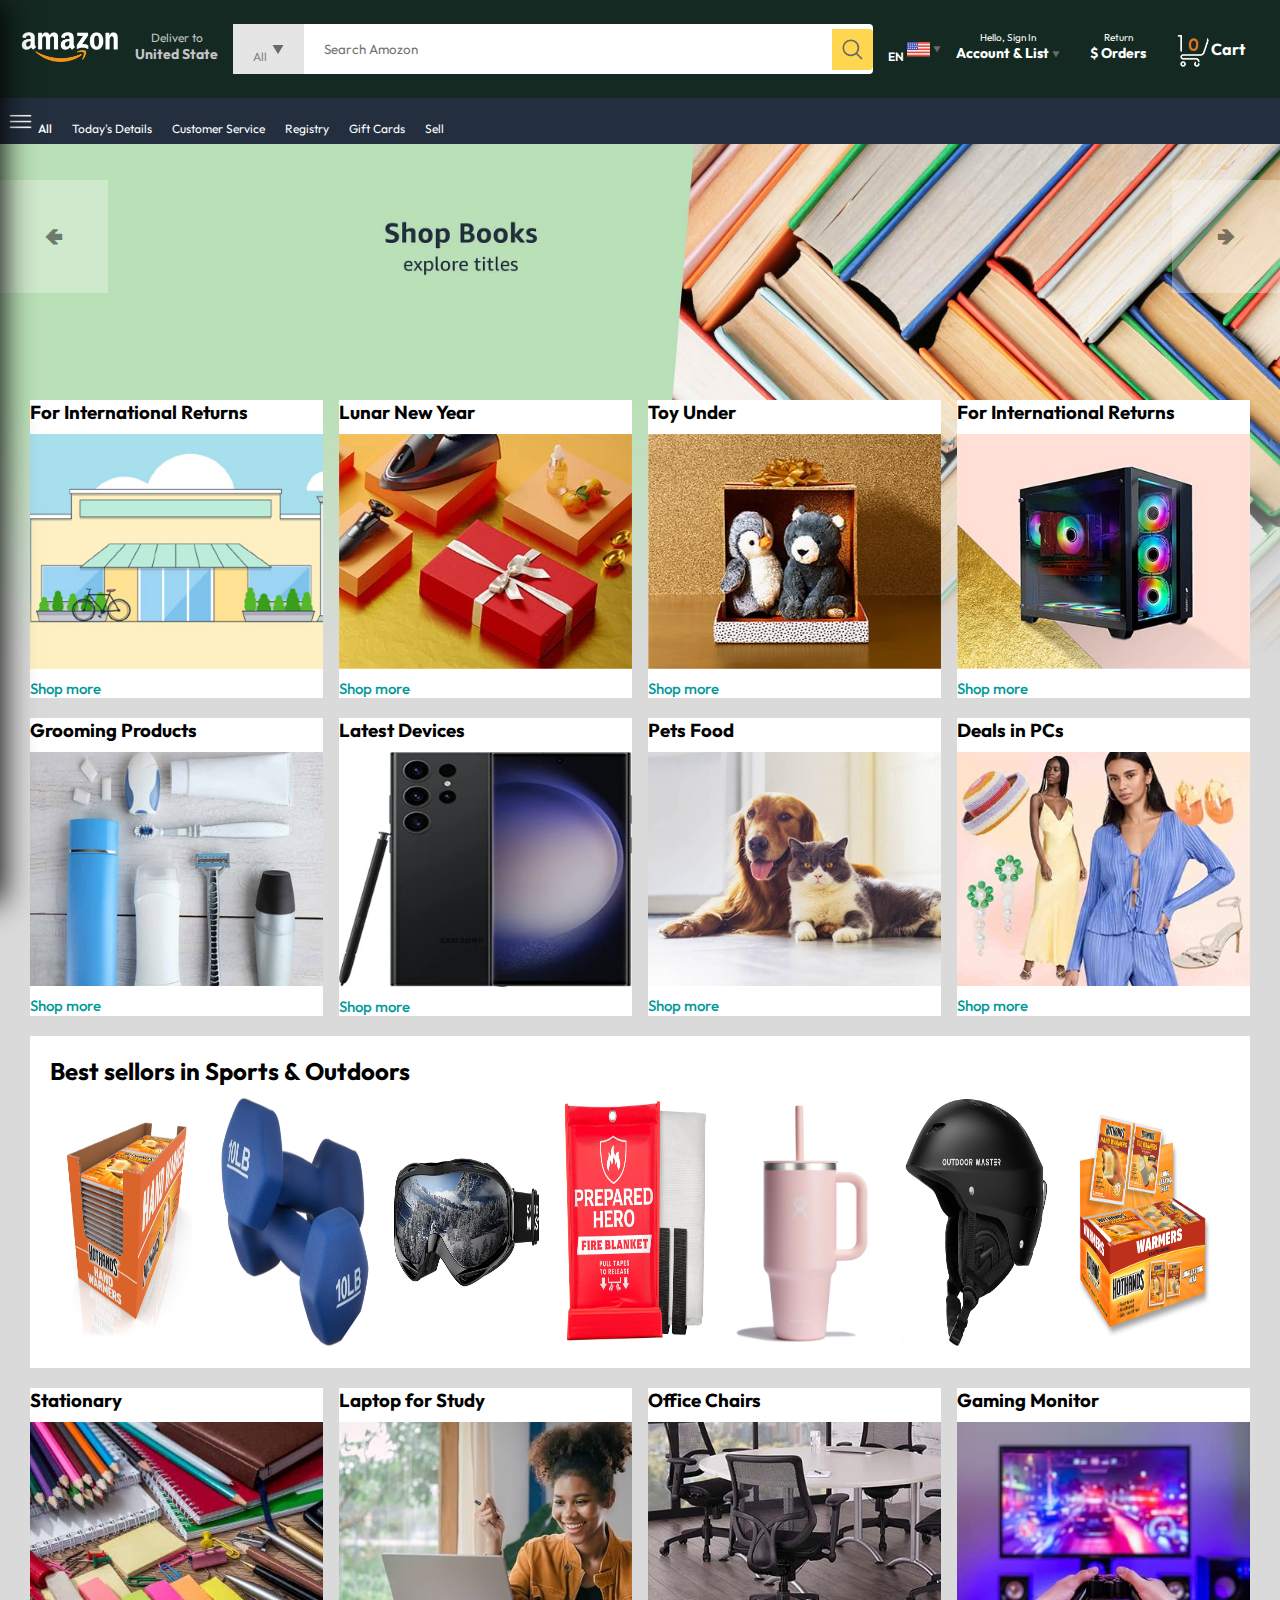
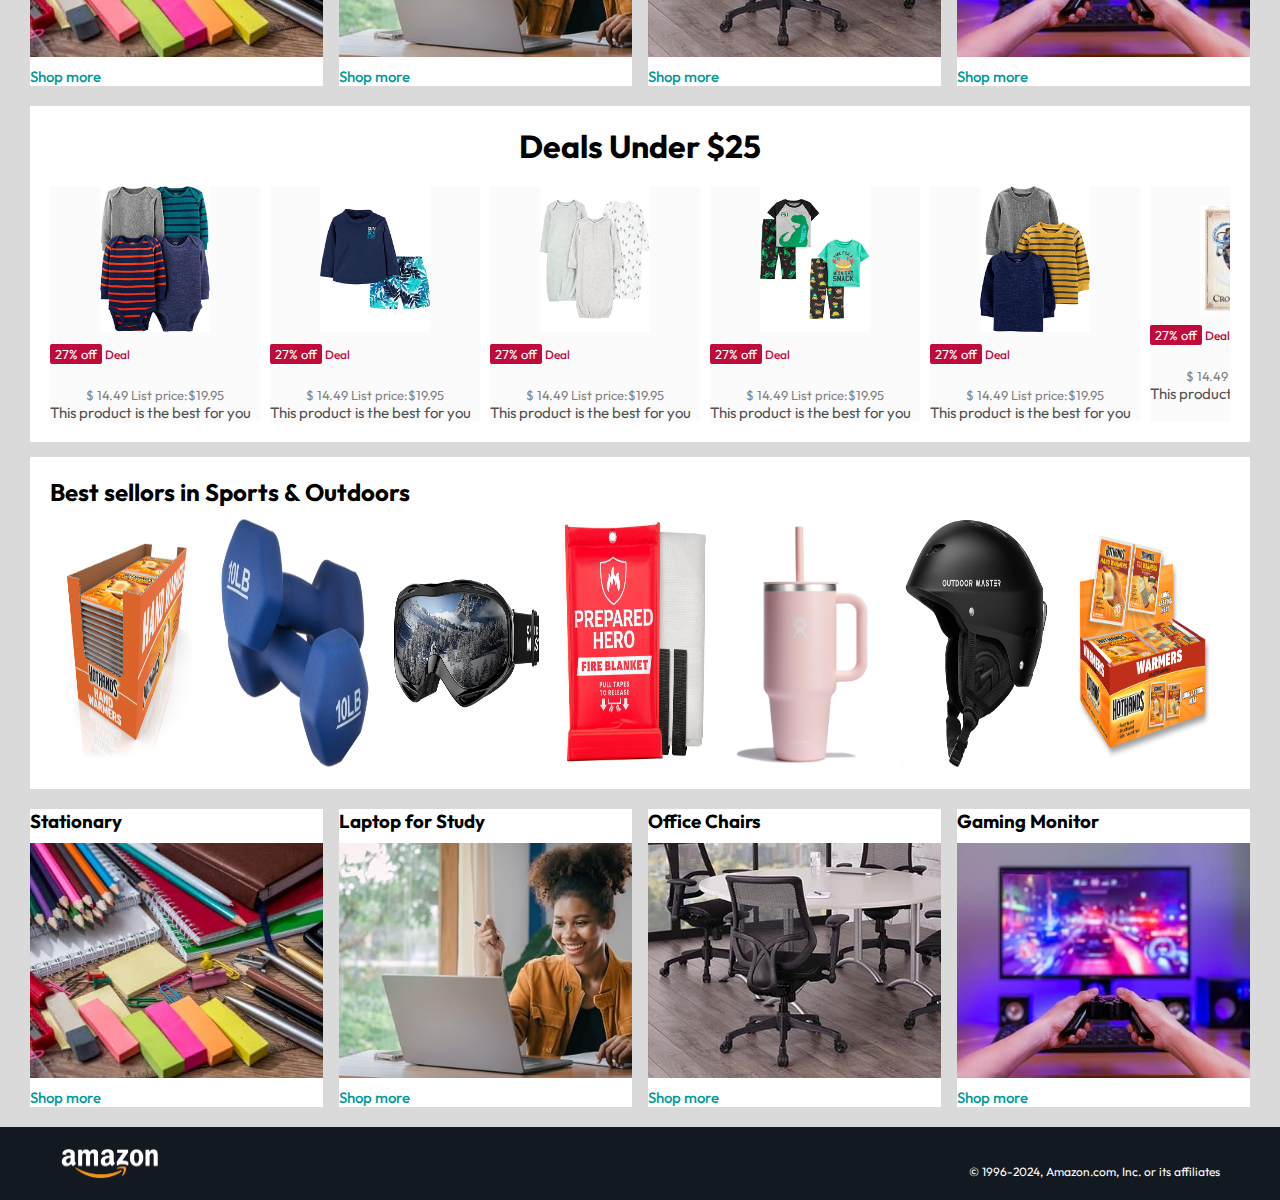
==== index.html @ a52f2ad0 "Initial commit" ====
<!DOCTYPE html>
<html lang="en">
  <head>
    <meta charset="UTF-8" />
    <meta name="viewport" content="width=device-width, initial-scale=1.0" />
    <title>Amazon</title>
    <link rel="stylesheet" href="style.css" />
  </head>

  <body>

    <!-- Account list and order -->
    <div class="traingle " id="trainglem"></div>
    <div class="hdn-sign "  id="hdn-signm">

      <div class="signin">
        <a href="sign_in.html"><input type="button" name="submit" value="Sign in" src="sign_in.html"></a>
        <p>New customer? <a href="sign_up.html">Start here.</a></p>
        <hr>
      </div>
      
      <div class="hdn-table"> 
        <div>
          <h3>Your List</h3>
          <ul>
              <li>Create List</li>
              <li>Find a list & Registry</li>
              <li>Amazon Smile Charity Lists</li>
          </ul>
        </div> 
        <div class="line"></div>
          <div class="hdn-line">
               <h3>Your Account</h3>
               <ul>
                   <li>Aaccount</li>
                   <li>Orders</li>
                   <li>Recommendations</li>
                   <li>Browsing History</li>
                   <li>Watch List</li>
                   <li>Vedio Purchases</li>
                   <li>Kindle Unlimited</li>
                   <li>Content & Devices</li>
                   <li>Subscribe & Save Items</li>
                   <li>Menbership</li>
                   <li>Music Library</li>
               </ul>
          </div>
        </div>
      </div>
    </div>

    <!-- Side bar to the secondary navidgation bar -->
    
          <div class="sidebar" id="sideid">
            
            <div class="hdn-head">
            <h2>Hello, Sign in</h2>
            </div>
            <div class="hdn-content">
            <h3>Digital Content $ Devices</h3>
            <ul>
                <div class="listitem">
                <li>Amazon Music</li>
                <i class="fa-solid fa-greater-than"></i>
                </div>
                <div class="listitem">
                <li>Kindle E-readers & Books</li>
                <i class="fa-solid fa-greater-than"></i>
                </div>
                <div class="listitem">
                <li>Amazon Appstore</li>
                <i class="fa-solid fa-greater-than"></i>
                </div>
                <hr style="color: rgb(73, 70, 70)" />
            </ul>
            </div>

            <div class="hdn-content">
            <h3>Shop by Department</h3>
            <ul>
                <div class="listitem">
                <li>Electronics</li>
                <i class="fa-solid fa-greater-than"></i>
                </div>
                <div class="listitem">
                <li>Computers</li>
                <i class="fa-solid fa-greater-than"></i>
                </div>
                <div class="listitem">
                <li>Smart Home</li>
                <i class="fa-solid fa-greater-than"></i>
                </div>
                <div class="listitem">
                <li>Arts & Crafs</li>
                <i class="fa-solid fa-greater-than"></i>
                </div>
                <div class="listitem">
                <li>See all</li>
                <i class="fa-solid fa-chevron-down"></i>
                </div>
                <hr style="color: rgb(73, 70, 70)" />

            <div id="see_all_list"></div>
                <div class="listitem">
                <li>Automotive</li> 
                <i class="fa-solid fa-greater-than"></i>
                </div>
                <div class="listitem">
                <li>Baby</li>
                <i class="fa-solid fa-greater-than"></i>
                </div>
                <div class="listitem">
                <li>Beauty and Personal Care</li>
                <i class="fa-solid fa-greater-than"></i>
                </div>
                <div class="listitem">
                <li>Women's Fashion</li>
                <i class="fa-solid fa-greater-than"></i>
                </div>
                <div class="listitem">
                <li>Men's Fation</li>
                <i class="fa-solid fa-greater-than"></i>
                </div>
                <div class="listitem">
                <li>Girl's Fasion</li>
                <i class="fa-solid fa-greater-than"></i>
                </div>
                <div class="listitem">
                <li>Boy's Fashon</li>
                <i class="fa-solid fa-greater-than"></i>
                </div>
                <div class="listitem">
                <li>Health and Household</li>
                <i class="fa-solid fa-greater-than"></i>
                </div>
                <div class="listitem">
                <li>Home and Kitchen</li>
                <i class="fa-solid fa-greater-than"></i>
                </div>
                <div class="listitem">
                <li>Industrial and Scintific</li>
                <i class="fa-solid fa-greater-than"></i>
                </div>
                <div class="listitem">
                <li>Luggage</li>
                <i class="fa-solid fa-greater-than"></i>
                </div>
                <div class="listitem">
                <li>Movies & Television</li>
                <i class="fa-solid fa-greater-than"></i>
                </div>
                <div class="listitem">
                <li>Pet Supplies</li>
                <i class="fa-solid fa-greater-than"></i>
                </div>
                <div class="listitem">
                <li>Software</li>
                <i class="fa-solid fa-greater-than"></i>
                </div>
                <div class="listitem">
                <li>Sports and Outdoors</li>
                <i class="fa-solid fa-greater-than"></i>
                </div>
                <div class="listitem">
                <li>Tools & Home Improvement</li>
                <i class="fa-solid fa-greater-than"></i>
                </div>
                <div class="listitem">
                <li>Toys and games</li>
                <i class="fa-solid fa-greater-than"></i>
                </div>
                <div class="listitem">
                <li>Vedio Games</li>
                <i class="fa-solid fa-greater-than"></i>
                </div>
                <div class="listitem">
                <li>See less</li>
                <i class="fa-solid fa-chevron-up"></i>
                </div>
                <hr style="color: rgb(73, 70, 70)" />
            </ul>
            </div>

            <div class="hdn-content">
            <h3>Programs & Features</h3>
            <ul>
                <div class="listitem">
                <li>Gift Cards</li>
                <i class="fa-solid fa-greater-than"></i>
                </div>
                <div class="listitem">
                <li>Shop By Interest</li>
                <i class="fa-solid fa-greater-than"></i>
                </div>
                <div class="listitem">
                <li>Amazon Live</li>
                <i class="fa-solid fa-greater-than"></i>
                </div>
                <div class="listitem">
                <li>International Shopping</li>
                <i class="fa-solid fa-greater-than"></i>
                </div>
                <div class="listitem">
                <li>Amazon Second Chance</li>
                <i class="fa-solid fa-greater-than"></i>
                </div>
                <hr style="color: rgb(73, 70, 70)" />
            </ul>
            </div>
            <div class="hdn-content">
            <h3>Help & Settings</h3>
            <ul>
                <div class="listitem">
                <li>Your Account</li>
                </div>
                <div class="listitem">
                <li>English</li>
                </div>
                <div class="listitem">
                <li>United State</li>
                </div>
                <div class="listitem">
                <li>Coustomer Service</li>
                </div>
                <div class="listitem">
                <li><a>Sign in</a></li>
                </div>
                <hr style="color: rgb(73, 70, 70)" />
            </ul>
            </div>
            
          </div>   

          <div class="close-icon " id="xmark">
            <i class="fa-solid fa-xmark"  onclick="CloseSidebar()"></i>
          </div>
          <div id="black" class="on-scroll"></div>


    
    
    <!-- Navigation bar -->
    <nav>
      <a href="/"><img src="assets/amazon_logo.png" width="100" alt="" /></a>
      <div class="nav-country">
        <img src=".assets/location_icon.png" height="20" alt="" />
        <div>
          <p>Deliver to</p>
          <h1>United State</h1>
        </div>
      </div>

      <div class="nav-search"  >
        <div class="nav-search-catogary">
          <p>All</p>
          <img src="assets/dropdown_icon.png" height="12" alt="" />
        </div>
        <input
          type="text"
          class="nav-search-input"
          placeholder="Search Amozon"
        />
        <img src="assets/search_icon.png" class="nav-search-icon" alt="" />
      </div>

      <div class="nav-language">
        <p>EN</p>
        <img src="assets/us_flag.png" width="25px" alt="" />
        <img src="assets/dropdown_icon.png" width="8px" alt="" />
      </div>

      <div class="nav-text" id="sign_acc">
        <p>Hello, Sign In</p>
        <h1>
          Account & List
          <img src="assets/dropdown_icon.png" width="8px" alt="" />
        </h1>
      </div>
      <div class="nav-text">
        <p>Return</p>
        <h1>$ Orders</h1>
      </div>

      <a href="" class="nav-cart">
        <img src="assets/cart_icon.png" width="35px" alt="" />
        <h4>Cart</h4>
      </a>
    </nav>
    <!-- Second nav bar -->
    <div class="nav-bottom">
      <div class="all-item" onclick="Opensidebar() " >
        <img src="assets/menu_icon.png" width="25px" alt="" />
        <p>All</p>
      </div>
      <p>Today's Details</p>
      <p>Customer Service</p>
      <p>Registry</p>
      <p>Gift Cards</p>
      <p><a href="Sell.html">Sell</a></p>
    </div>

    <!-- Background img -->
    <div class="header-slider">
      <a href="#" class="control-prev">&#129144;</a>
      <a href="#" class="control-next">&#129146;</a>
      <ul>
        <img src="assets/header1.png" class="header-img" alt="" />
        <img src="assets/header2.jpg" class="header-img" alt="" />
        <img src="assets/header3.jpg" class="header-img" alt="" />
        <img src="assets/header4.jpg" class="header-img" alt="" />
        <img src="assets/header5.jpg" class="header-img" alt="" />
        <img src="assets/header6.jpg" class="header-img" alt="" />
      </ul>
    </div>
    
    <!-- First item box raw -->
    <div class="box-raw header-box">
      <div class="box-col">
        <h3>For International Returns</h3>
        <img src="assets/box1-1.png" alt="" />
        <a href="#">Shop more</a>
      </div>
      <div class="box-col">
        <h3>Lunar New Year</h3>
        <img src="assets/box1-2.jpg" alt="" />
        <a href="#">Shop more</a>
      </div>
      <div class="box-col">
        <h3>Toy Under</h3>
        <img src="assets/box1-3.jpg" alt="" />
        <a href="#">Shop more</a>
      </div>
      <div class="box-col">
        <h3>For International Returns</h3>
        <img src="assets/box1-4.jpg" alt="" />
        <a href="#">Shop more</a>
      </div>
    </div>
    <div class="box-raw">
      <div class="box-col">
        <h3>Grooming Products</h3>
        <img src="assets/box2-1.jpg" alt="" />
        <a href="#">Shop more</a>
      </div>
      <div class="box-col">
        <h3>Latest Devices</h3>
        <img src="assets/box2-2.jpg" alt="" />
        <a href="#">Shop more</a>
      </div>
      <div class="box-col">
        <h3>Pets Food</h3>
        <img src="assets/box2-3.jpg" alt="" />
        <a href="#">Shop more</a>
      </div>
      <div class="box-col">
        <h3>Deals in PCs</h3>
        <img src="assets/box2-4.jpg" alt="" />
        <a href="#">Shop more</a>
      </div>
    </div>
    <!-- Scroll item set -->
    <div class="product-slider">
      <h2>Best sellors in Sports & Outdoors</h2>
      <div class="products">
        <img src="assets/product1-1.jpg" alt="" />
        <img src="assets/product1-2.jpg" alt="" />
        <img src="assets/product1-3.jpg" alt="" />
        <img src="assets/product1-4.jpg" alt="" />
        <img src="assets/product1-5.jpg" alt="" />
        <img src="assets/product1-6.jpg" alt="" />
        <img src="assets/product1-7.jpg" alt="" />
        <img src="assets/product1-8.jpg" alt="" />
        <img src="assets/product1-9.jpg" alt="" />
        <img src="assets/product1-10.jpg" alt="" />
      </div>
    </div>
    <!-- Second item box raw -->
    <div class="box-raw">
      <div class="box-col">
        <h3>Stationary</h3>
        <img src="assets/box3-1.jpg" alt="" />
        <a href="#">Shop more</a>
      </div>
      <div class="box-col">
        <h3>Laptop for Study</h3>
        <img src="assets/box3-2.jpg" alt="" />
        <a href="#">Shop more</a>
      </div>
      <div class="box-col">
        <h3>Office Chairs</h3>
        <img src="assets/box3-3.jpg" alt="" />
        <a href="#">Shop more</a>
      </div>
      <div class="box-col">
        <h3>Gaming Monitor</h3>
        <img src="assets/box3-4.jpg" alt="" />
        <a href="#">Shop more</a>
      </div>
    </div>
    <!--  -->
    <div class="product-slider-with-price">
      <h1>Deals Under $25</h1>
      <div class="products">
        <div class="product-card">
          <div class="product-image-container">
            <img src="assets/product2-1.jpg" alt="" />
          </div>
          <div class="product-offer">
            <p>27% off</p>
            <span>Deal</span>
          </div>
          <p class="product-price">$ <span>14.49</span> List price:$19.95</p>
          <h4>This product is the best for you</h4>
        </div>
        <div class="product-card">
          <div class="product-image-container">
            <img src="assets/product2-2.jpg" alt="" />
          </div>
          <div class="product-offer">
            <p>27% off</p>
            <span>Deal</span>
          </div>
          <p class="product-price">$ <span>14.49</span> List price:$19.95</p>
          <h4>This product is the best for you</h4>
        </div>
        <div class="product-card">
          <div class="product-image-container">
            <img src="assets/product2-3.jpg" alt="" />
          </div>
          <div class="product-offer">
            <p>27% off</p>
            <span>Deal</span>
          </div>
          <p class="product-price">$ <span>14.49</span> List price:$19.95</p>
          <h4>This product is the best for you</h4>
        </div>
        <div class="product-card">
          <div class="product-image-container">
            <img src="assets/product2-4.jpg" alt="" />
          </div>
          <div class="product-offer">
            <p>27% off</p>
            <span>Deal</span>
          </div>
          <p class="product-price">$ <span>14.49</span> List price:$19.95</p>
          <h4>This product is the best for you</h4>
        </div>
        <div class="product-card">
          <div class="product-image-container">
            <img src="assets/product2-5.jpg" alt="" />
          </div>
          <div class="product-offer">
            <p>27% off</p>
            <span>Deal</span>
          </div>
          <p class="product-price">$ <span>14.49</span> List price:$19.95</p>
          <h4>This product is the best for you</h4>
        </div>
        <div class="product-card">
          <div class="product-image-container">
            <img src="assets/product2-6.jpg" alt="" />
          </div>
          <div class="product-offer">
            <p>27% off</p>
            <span>Deal</span>
          </div>
          <p class="product-price">$ <span>14.49</span> List price:$19.95</p>
          <h4>This product is the best for you</h4>
        </div>
        <div class="product-card">
          <div class="product-image-container">
            <img src="assets/product2-7.jpg" alt="" />
          </div>
          <div class="product-offer">
            <p>27% off</p>
            <span>Deal</span>
          </div>
          <p class="product-price">$ <span>14.49</span> List price:$19.95</p>
          <h4>This product is the best for you</h4>
        </div>
        <div class="product-card">
          <div class="product-image-container">
            <img src="assets/product2-8.jpg" alt="" />
          </div>
          <div class="product-offer">
            <p>27% off</p>
            <span>Deal</span>
          </div>
          <p class="product-price">$ <span>14.49</span> List price:$19.95</p>
          <h4>This product is the best for you</h4>
        </div>
        <div class="product-card">
          <div class="product-image-container">
            <img src="assets/product2-9.jpg" alt="" />
          </div>
          <div class="product-offer">
            <p>27% off</p>
            <span>Deal</span>
          </div>
          <p class="product-price">$ <span>14.49</span> List price:$19.95</p>
          <h4>This product is the best for you</h4>
        </div>
        <div class="product-card">
          <div class="product-image-container">
            <img src="assets/product2-10.jpg" alt="" />
          </div>
          <div class="product-offer">
            <p>27% off</p>
            <span>Deal</span>
          </div>
          <p class="product-price">$ <span>14.49</span> List price:$19.95</p>
          <h4>This product is the best for you</h4>
        </div>
        <div class="product-card">
          <div class="product-image-container">
            <img src="assets/product2-11.jpg" alt="" />
          </div>
          <div class="product-offer">
            <p>27% off</p>
            <span>Deal</span>
          </div>
          <p class="product-price">$ <span>14.49</span> List price:$19.95</p>
          <h4>This product is the best for you</h4>
        </div>
      </div>
    </div>

    <!-- Scroll item set 2-->
    <div class="product-slider">
      <h2>Best sellors in Sports & Outdoors</h2>
      <div class="products">
        <img src="assets/product1-1.jpg" alt="" />
        <img src="assets/product1-2.jpg" alt="" />
        <img src="assets/product1-3.jpg" alt="" />
        <img src="assets/product1-4.jpg" alt="" />
        <img src="assets/product1-5.jpg" alt="" />
        <img src="assets/product1-6.jpg" alt="" />
        <img src="assets/product1-7.jpg" alt="" />
        <img src="assets/product1-8.jpg" alt="" />
        <img src="assets/product1-9.jpg" alt="" />
        <img src="assets/product1-10.jpg" alt="" />
      </div>
    </div>

    <!-- Second item box raw -->
    <div class="box-raw">
      <div class="box-col">
        <h3>Stationary</h3>
        <img src="assets/box3-1.jpg" alt="" />
        <a href="#">Shop more</a>
      </div>
      <div class="box-col">
        <h3>Laptop for Study</h3>
        <img src="assets/box3-2.jpg" alt="" />
        <a href="#">Shop more</a>
      </div>
      <div class="box-col">
        <h3>Office Chairs</h3>
        <img src="assets/box3-3.jpg" alt="" />
        <a href="#">Shop more</a>
      </div>
      <div class="box-col">
        <h3>Gaming Monitor</h3>
        <img src="assets/box3-4.jpg" alt="" />
        <a href="#">Shop more</a>
      </div>
    </div>
    
    <footer>
      <img src="assets/amazon_logo.png" width="100" alt="" />
      <p>&copy; 1996-2024, Amazon.com, Inc. or its affiliates</p>
    </footer>


    <script src="script.js"></script>
    <script
      src="https://kit.fontawesome.com/eb9a09f072.js"
      crossorigin="anonymous"
    ></script>
  </body>
</html>
---- style.css ----
@import url('https://fonts.googleapis.com/css2?family=Outfit:wght@100..900&display=swap');

*{
    padding: 0;
    margin: 0;
    box-sizing: border-box;
    font-family:Outfit ;
}
body{
    background-color:#dadada ;
}
a{
    text-decoration: none;
    color: inherit;
}
nav{
    display: flex;
    align-items: center;
    justify-content: space-between;
    background:#132921 ;
    padding: 1px 20px;
}
.nav-country{
    display: flex;
    align-items: end;
    margin-left: 15px;
    font-size: 13px;
    color: #c4c4c4;
}
.nav-country h1{
    font-size: 14px;
}

.nav-search{
    flex:1;
    display: flex;
    align-items: center;
    background: white;
    color: gray;
    max-width: 1000px;
    border-radius: 4px;
    margin-left: 15px;
}
.nav-search-catogary{
    display: flex;
    align-items: center;
    padding: 10px 20px;
    gap: 5px;
    background: #e5e5e5;
}
.nav-search-input{
    border: none;
    outline: none;
    padding-left: 20px;
    width: 100%;
}
.nav-search-icon{
    max-width: 41px;
    padding: 8px;
    background: #ffd64f;
    border-radius: 0 4px 4px 0;
}
.nav-language{
    display: flex;
    align-items: center;
    gap: 2px;
    font-weight: 600;
    margin-left: 15px;
    color: white;
}
.nav-text{
    color: white;
    margin: 15px; 
}
.nav-text p{
    
    font-size: 10px;
}
.nav-text h1{
    font-size: 14px;
}
.nav-cart{
    color: white;
    display: flex;
    align-items: center;
    margin: 0px 15px;
}

.nav-bottom{
    display: flex;
    align-items: center;
    gap: 20px;
    padding: 8px;
    background: #232f3e;
    color: #fff;
    font-size: 15px;
}
.nav-bottom div{
    display: flex;
    align-items: center;
    gap: 5px;
    font-weight: 500;
}
.header-slider ul{
    display: flex;
    overflow-y: hidden;
}
.header-img{
    width: 100%;
    mask-image: linear-gradient(to bottom,#000000 50%, transparent 100%);
}
.header-slider a{
    position: absolute;
    top: 20%;
    z-index: 1;
    padding: 5vh;
    background: #ffffff4f;
    color: #0000007b;
    text-decoration: none;
    font-weight: 600;
    font-size: 18px;
    cursor: pointer;
}
.control-next{
    right: 0;
}
.box-raw{
    display: flex;
    flex-wrap: wrap;
    row-gap: 20px;
    justify-content: space-between;
    margin: 20px 30px;
}
.box-col{
    display: flex;
    flex-direction: column;
    gap: 10px;
    padding: 15px 2opx;
    background: #fff;
    max-width: 24%;
    min-height: 200px;
    z-index: 1;
}
.box-col a{
    font-size: 30px;
    color: #009999;
    font-weight: 500;
    font-size: 15px;
}
.header-box{
    margin-top: -20vw;
}

.product-slider{
    background: #fff;
    margin: 0 30px;
    padding: 20px;
    margin-bottom: 15px;
}

.product-slider .products{
    display: flex;
    overflow-x: auto ;
    gap: 20px;
    margin-top: 10px;
}
.product-slider .products img{
    max-width: 150px;
    max-height: 200;
}
.product-slider .products::-webkit-scrollbar{
    display: none;
}
/*  */
.product-slider-with-price{
    background: #fff;
    margin: 0 30px;
    padding: 20px;
    margin-bottom: 15px;  
}

.product-slider-with-price .products{
    display: flex;
    overflow-x: auto;
    gap: 10px;
    margin-top: 10px;
}
.product-slider-with-price .products::-webkit-scrollbar{
    display: none;
}
.product-card{
    display: flex;
    flex-direction: column;
    justify-content: center;
    min-width: 210px;
    background: #fbfbfb;
}

.product-card img{
    width: 110px;
    margin: 0 50px;    
}
.product-offer p{
    background: #be0b3b;
    color: #fff;
    display: inline-block;
    padding: 2px 5px;
    border-radius: 2px;
    margin: 8px 0;
    font-size: 13px;
}
.product-offer span{
    color: #be0b3b;
    font-weight: 500;
    font-size: 12px;
}
.product-price{
    color: gray;
    font-size: 13px;
}
.product-card h4{
    color: #525252;
    font-size: 15px;
    font-weight: 400;
}

footer{
    display: flex;
    justify-content: space-between;
    align-items: center;
    color: #fff;
    background: #131921;
    padding: 20px 60px;
}

/* side bar */
.sidebar{
    background-color: #fff;
    width: 360px;
    left:-360px;
    height: 100%;
    transition: all 0.5s;
    position: absolute;
    z-index: 100;
    overflow-y: scroll;
    box-shadow: 2px 2px 30px black;

}
.hdn-head{
    background-color: #232f3e;
    height: 40px;
    width: 100%;
    color: white;
    text-align: center;
}
.hdn-head h2{
    line-height: 40px;
}
.hdn-content h3{
    padding: 20px 25px;
    color: rgb(19, 18, 18);
}
.hdn-content ul div{
    display: flex;
    cursor: pointer;
    transition: all 0.2s;
    font-size: 14px;
    color: #1d1c1c;
    padding: 15px 25px;
    justify-content: space-between;
    font-weight: 600;
      
}
hr{
    color: #8a8484;
    border-width: 0.01px;
}
.listitem li{
    list-style-type: none;
}
.fa-chevron-down,.fa-chevron-up{
    padding-right: 70%;

}
#xmark{
    font-size: 40px;
    top: 10px;
    left: -390px;
    position: absolute; 
    color: #fff;  
    z-index: 99;
    transition: 0.4s;
    
}
.close-icon .active{
    display: block;
}

.hdn-content ul div:hover{
    background-color: rgba(0, 0, 0, 0.082);
}

#black{
    position: absolute;
    width: 0;
    height: 0;
    background-color: #000000a1;
    z-index: 98; 
}

/* Account list and order  */
.traingle{
    position: absolute;
    z-index: 101;
    right:215px;
    top: 42;
    background-color: transparent;
    width: 0px;
    height: 70px;   
    transition: all 2s;
    border: 10px solid blue;
    border-color: transparent transparent white transparent;
    display: none;

}

.hdn-sign{
    position: absolute;
    z-index: 101;
    transition: all 5s;
    width: 500px;
    height: 385px;
    top: 70px;
    right: 100px;
    background-color: white;
    border-radius: 5px;
    display: none;
}
.signin{
    text-align: center;
}
.signin input{
  background-color:orange; /* Amazon orange color */
  color: white;
  margin-top: 10px;
  padding: 6px 65px;
  border: none;
  border-radius: 5px;
  font-size: 16px;
  cursor: pointer;
  text-align: center;
}
.signin p{
    font-size: 12px;
}

.signin a:hover{color:rgb(255, 174, 0)}


.signin hr{
    width: 75%;
    margin-left: 60px;
}
.hdn-table{
    display: flex;
    justify-content: space-between;
    padding: 10px 0;
}
.hdn-table h3{
    font-size: 16 px;
    padding: 5px 0;
}

.hdn-table li{
    color: rgb(84,84,84);
    font-size: 12px;
    padding: 5px 0;
    cursor: pointer;
    list-style: none;
}

.hdn-table div{
    margin-left: 50px ;
}

.hdn-line{
    list-style: none;
    margin-right: 40px;
}
.line{
   width: 0.5px;
   color: black;
   background-color: rgb(190,190,190);
   height: 300px; 
}

/* Sign up  */
.form{
    background-color: white;
    text-align: center;
    height: 700px;
   
}
.container {
    width: 350px;
    margin: 5px auto;
    padding: 30px;
    border: 1px solid #ddd;
    border-radius: 5px;
    background-color: #fff;
  }
  
  h1 {
    text-align: center;
    margin-bottom: 20px;
  }
  
  label {
    display: block;
    margin-bottom: 5px;
    font-weight: bold;
  }
  
  .container input[type="text"],
  input[type="password"],
  input[type="email"], select {
    width: 100%;
    padding: 10px;
    border: 1px solid #ccc;
    border-radius: 3px;
    margin-bottom: 15px;
  }
  
  .btn {
    background-color: rgb(255, 208, 0); /* Amazon orange color */
    color: white;
    padding: 10px 30px;
    border: none;
    border-radius: 5px;
    font-size: 16px;
    cursor: pointer;
    text-align: center;
    margin-top: 10px;
    display: block;
    width: 100%;
  }
  
  .btn:hover {
    opacity: 0.8; /* Slight opacity change on hover */
  }
  
  p {
    text-align: center;
    margin-top: 15px;
    font-size: 12px;
  }
  
  .container  a {
    color: #0468aa; /* Amazon orange color for links */
    text-decoration: none;
  }

  /* Sign in css */
  .bottom{
    display: flex;
    text-align: center;
    justify-content: center;
  }
  .bottom hr{
    width: 100px;
    height: 0;
    margin-top: 23px;
  }
  .bottom p{
    margin-left: 5px;
    margin-right: 5px;
  }
  .accbtn{
    padding: 10px;
  }
  .accbtn input{
    width: 340px;
    height: 30px;
  }
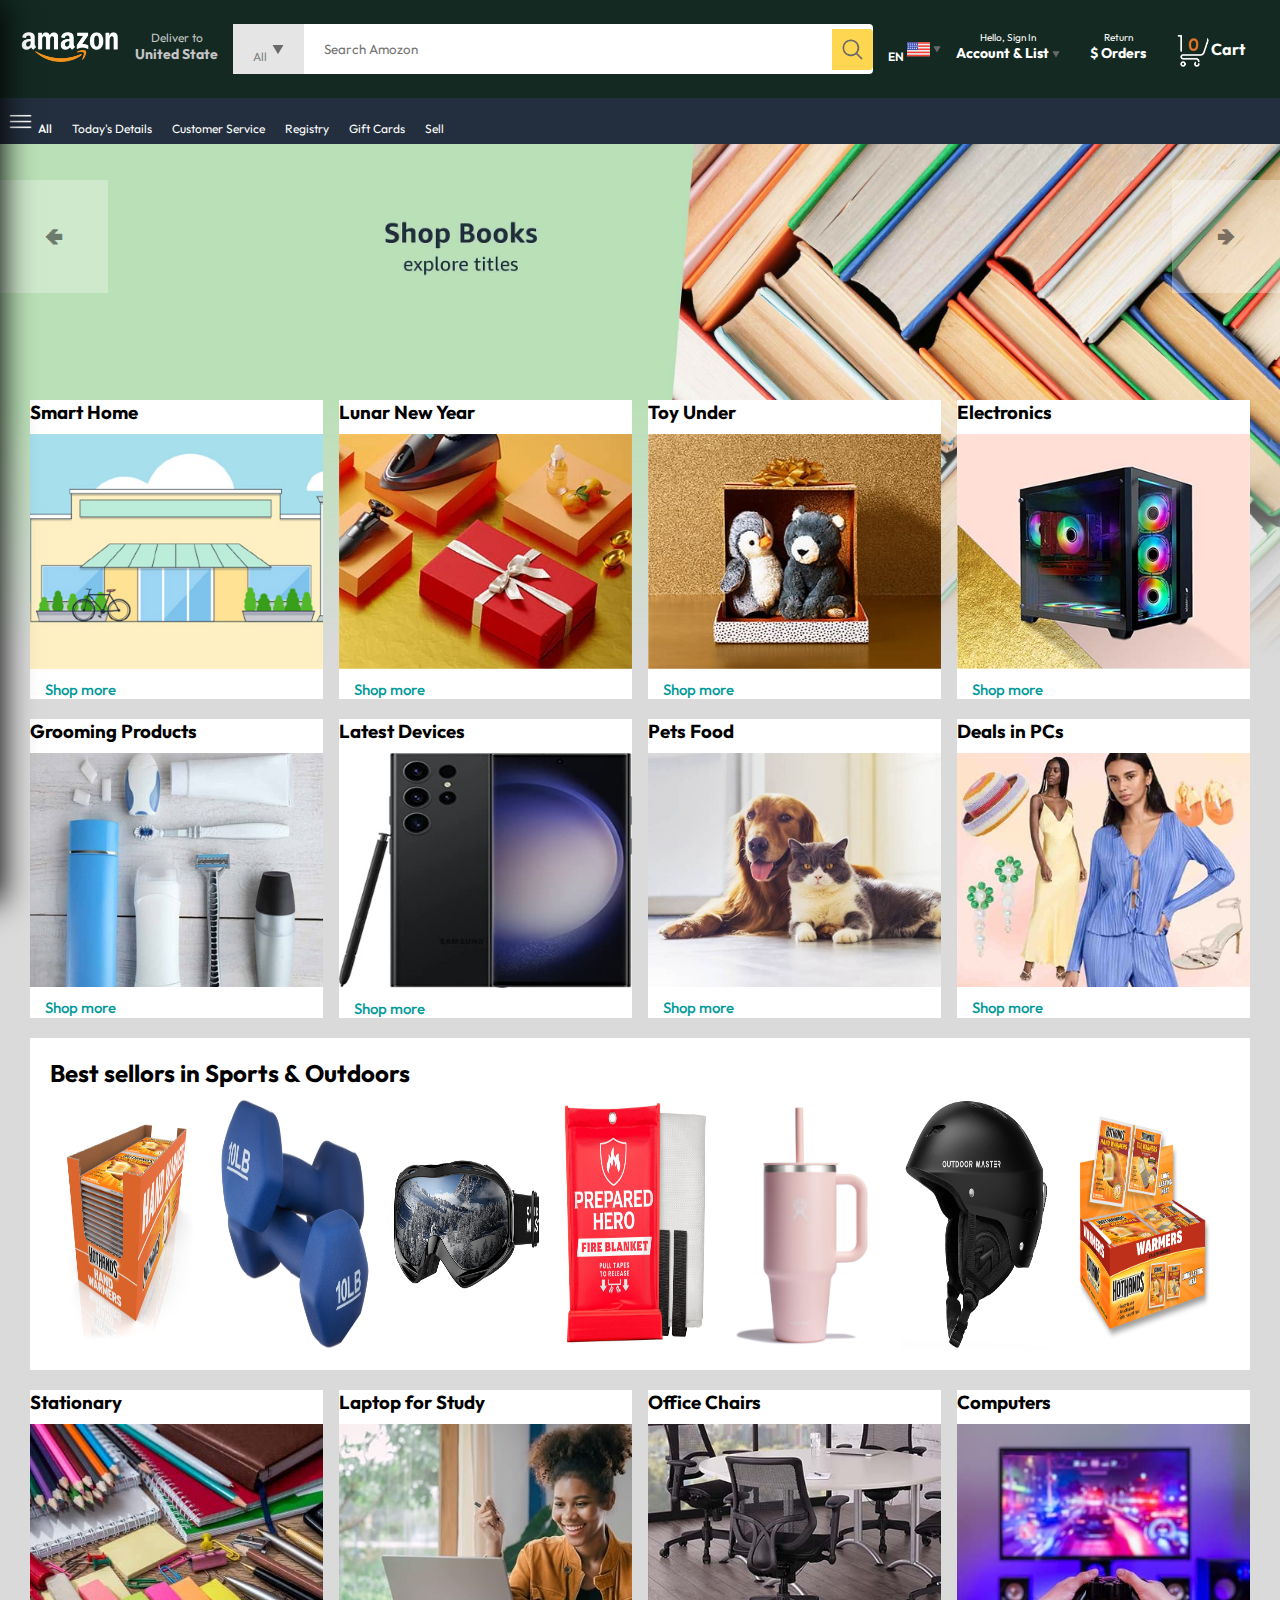
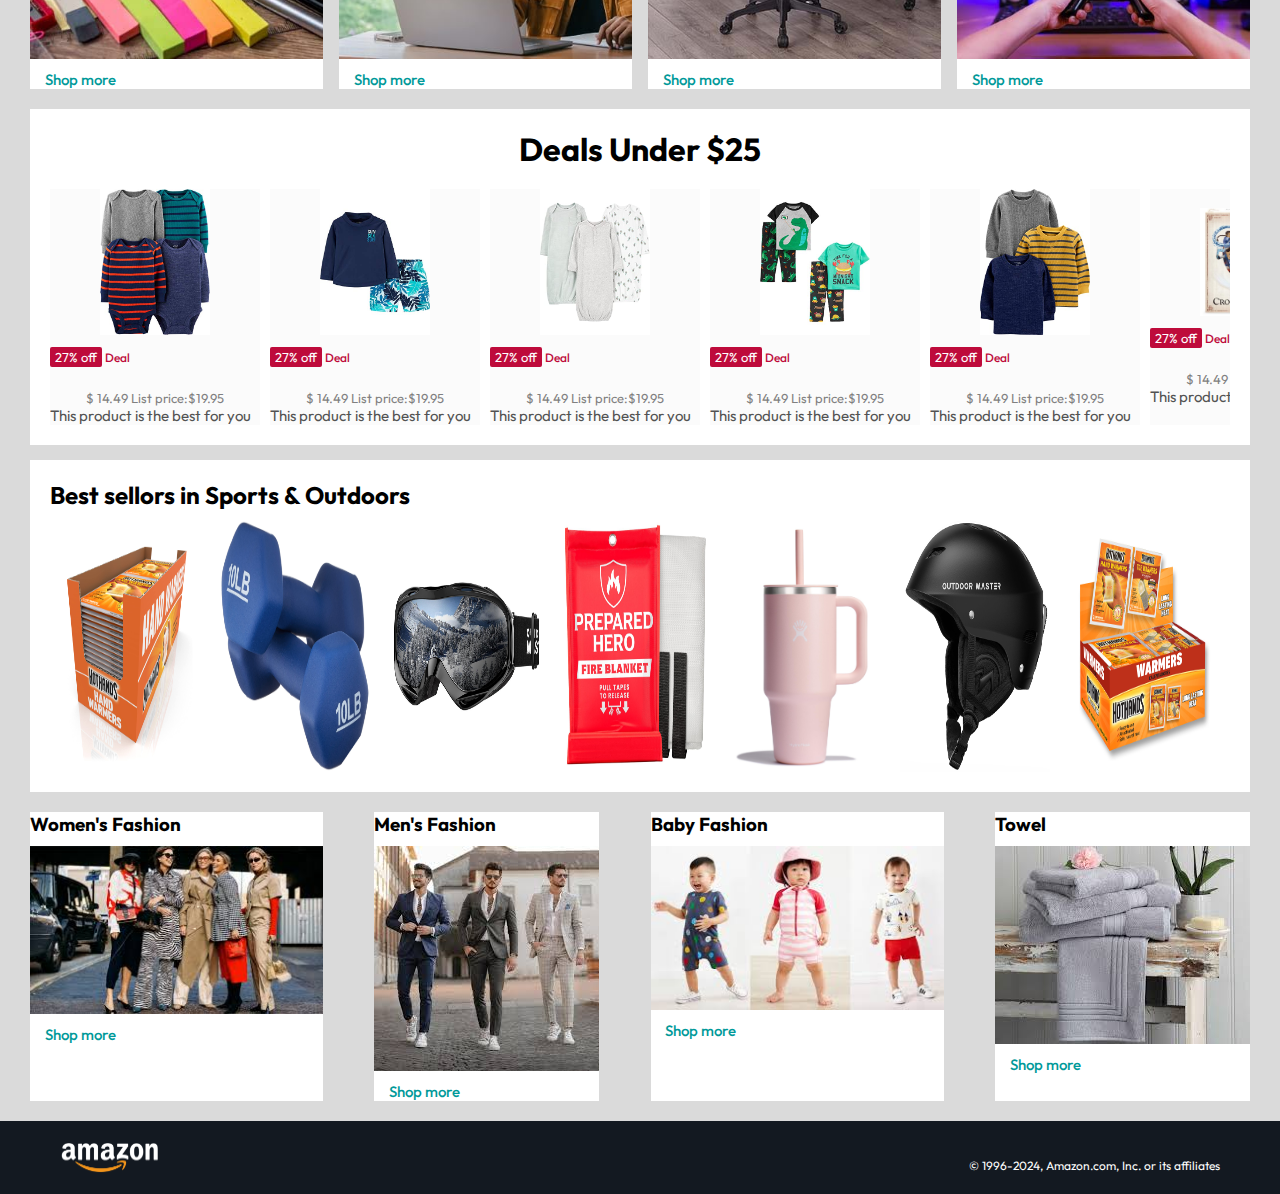
==== commit ebe19ec0: "Create back end for customer" ====
--- a/index.html
+++ b/index.html
@@ -57,173 +57,59 @@
             <h2>Hello, Sign in</h2>
             </div>
             <div class="hdn-content">
-            <h3>Digital Content $ Devices</h3>
+            <h3>Products</h3>
             <ul>
                 <div class="listitem">
-                <li>Amazon Music</li>
-                <i class="fa-solid fa-greater-than"></i>
-                </div>
-                <div class="listitem">
-                <li>Kindle E-readers & Books</li>
-                <i class="fa-solid fa-greater-than"></i>
-                </div>
-                <div class="listitem">
-                <li>Amazon Appstore</li>
-                <i class="fa-solid fa-greater-than"></i>
+                  <a href="Products/products.php?catagory=Electronics"><li>Electronics</li></a>
+                  <i class="fa-solid fa-greater-than"></i>
+                 </div>
+                <div class="listitem">
+                    <a href="Products/products.php?catagory=Computers"><li>Computers</li></a>
+                    <i class="fa-solid fa-greater-than"></i>
+                </div>
+                <div class="listitem">
+                  <a href="Products/products.php?catagory=Smart_Home"><li>Smart Home</li></a>
+                  <i class="fa-solid fa-greater-than"></i>
+                </div>
+                <div class="listitem">
+                  <a href="Products/products.php?catagory=Women_Fashion"><li>Women's Fashion</li></a>
+                  <i class="fa-solid fa-greater-than"></i>
+                </div>
+                <div class="listitem">
+                  <a href="Products/products.php?catagory=Men_Fation"><li>Men's Fation</li></a>
+                  <i class="fa-solid fa-greater-than"></i>
+                </div>
+                <div class="listitem">
+                  <a href="Products/products.php?catagory=Girl_Fasion"><li>Girl's Fasion</li></a>
+                  <i class="fa-solid fa-greater-than"></i>
+                </div>
+                <div class="listitem">
+                  <a href="Products/products.php?catagory=Boy_Fashon"><li>Boy's Fashon</li></a>
+                  <i class="fa-solid fa-greater-than"></i>
+                </div>
+                <div class="listitem">
+                  <a href="Products/products.php?catagory=Baby"><li>Baby</li></a>
+                  <i class="fa-solid fa-greater-than"></i>
+                </div>
+                <div class="listitem">
+                  <a href="Products/products.php?catagory=Toys"><li>Toys</li></a>
+                  <i class="fa-solid fa-greater-than"></i>
                 </div>
                 <hr style="color: rgb(73, 70, 70)" />
             </ul>
             </div>
 
             <div class="hdn-content">
-            <h3>Shop by Department</h3>
-            <ul>
-                <div class="listitem">
-                <li>Electronics</li>
-                <i class="fa-solid fa-greater-than"></i>
-                </div>
-                <div class="listitem">
-                <li>Computers</li>
-                <i class="fa-solid fa-greater-than"></i>
-                </div>
-                <div class="listitem">
-                <li>Smart Home</li>
-                <i class="fa-solid fa-greater-than"></i>
-                </div>
-                <div class="listitem">
-                <li>Arts & Crafs</li>
-                <i class="fa-solid fa-greater-than"></i>
-                </div>
-                <div class="listitem">
-                <li>See all</li>
-                <i class="fa-solid fa-chevron-down"></i>
-                </div>
-                <hr style="color: rgb(73, 70, 70)" />
-
-            <div id="see_all_list"></div>
-                <div class="listitem">
-                <li>Automotive</li> 
-                <i class="fa-solid fa-greater-than"></i>
-                </div>
-                <div class="listitem">
-                <li>Baby</li>
-                <i class="fa-solid fa-greater-than"></i>
-                </div>
-                <div class="listitem">
-                <li>Beauty and Personal Care</li>
-                <i class="fa-solid fa-greater-than"></i>
-                </div>
-                <div class="listitem">
-                <li>Women's Fashion</li>
-                <i class="fa-solid fa-greater-than"></i>
-                </div>
-                <div class="listitem">
-                <li>Men's Fation</li>
-                <i class="fa-solid fa-greater-than"></i>
-                </div>
-                <div class="listitem">
-                <li>Girl's Fasion</li>
-                <i class="fa-solid fa-greater-than"></i>
-                </div>
-                <div class="listitem">
-                <li>Boy's Fashon</li>
-                <i class="fa-solid fa-greater-than"></i>
-                </div>
-                <div class="listitem">
-                <li>Health and Household</li>
-                <i class="fa-solid fa-greater-than"></i>
-                </div>
-                <div class="listitem">
-                <li>Home and Kitchen</li>
-                <i class="fa-solid fa-greater-than"></i>
-                </div>
-                <div class="listitem">
-                <li>Industrial and Scintific</li>
-                <i class="fa-solid fa-greater-than"></i>
-                </div>
-                <div class="listitem">
-                <li>Luggage</li>
-                <i class="fa-solid fa-greater-than"></i>
-                </div>
-                <div class="listitem">
-                <li>Movies & Television</li>
-                <i class="fa-solid fa-greater-than"></i>
-                </div>
-                <div class="listitem">
-                <li>Pet Supplies</li>
-                <i class="fa-solid fa-greater-than"></i>
-                </div>
-                <div class="listitem">
-                <li>Software</li>
-                <i class="fa-solid fa-greater-than"></i>
-                </div>
-                <div class="listitem">
-                <li>Sports and Outdoors</li>
-                <i class="fa-solid fa-greater-than"></i>
-                </div>
-                <div class="listitem">
-                <li>Tools & Home Improvement</li>
-                <i class="fa-solid fa-greater-than"></i>
-                </div>
-                <div class="listitem">
-                <li>Toys and games</li>
-                <i class="fa-solid fa-greater-than"></i>
-                </div>
-                <div class="listitem">
-                <li>Vedio Games</li>
-                <i class="fa-solid fa-greater-than"></i>
-                </div>
-                <div class="listitem">
-                <li>See less</li>
-                <i class="fa-solid fa-chevron-up"></i>
-                </div>
-                <hr style="color: rgb(73, 70, 70)" />
-            </ul>
-            </div>
-
-            <div class="hdn-content">
-            <h3>Programs & Features</h3>
-            <ul>
-                <div class="listitem">
-                <li>Gift Cards</li>
-                <i class="fa-solid fa-greater-than"></i>
-                </div>
-                <div class="listitem">
-                <li>Shop By Interest</li>
-                <i class="fa-solid fa-greater-than"></i>
-                </div>
-                <div class="listitem">
-                <li>Amazon Live</li>
-                <i class="fa-solid fa-greater-than"></i>
-                </div>
-                <div class="listitem">
-                <li>International Shopping</li>
-                <i class="fa-solid fa-greater-than"></i>
-                </div>
-                <div class="listitem">
-                <li>Amazon Second Chance</li>
-                <i class="fa-solid fa-greater-than"></i>
-                </div>
-                <hr style="color: rgb(73, 70, 70)" />
-            </ul>
-            </div>
-            <div class="hdn-content">
             <h3>Help & Settings</h3>
             <ul>
                 <div class="listitem">
-                <li>Your Account</li>
-                </div>
-                <div class="listitem">
-                <li>English</li>
-                </div>
-                <div class="listitem">
-                <li>United State</li>
-                </div>
-                <div class="listitem">
-                <li>Coustomer Service</li>
-                </div>
-                <div class="listitem">
-                <li><a>Sign in</a></li>
+                  <li>Your Account</li>
+                </div>
+                <div class="listitem">
+                  <li>Coustomer Service</li>
+                </div>
+                <div class="listitem">
+                   <li><a href="/sign_in.html">Sign in</a></li>
                 </div>
                 <hr style="color: rgb(73, 70, 70)" />
             </ul>
@@ -281,7 +167,7 @@
         <h1>$ Orders</h1>
       </div>
 
-      <a href="" class="nav-cart">
+      <a href="Cart.php" class="nav-cart">
         <img src="assets/cart_icon.png" width="35px" alt="" />
         <h4>Cart</h4>
       </a>
@@ -316,46 +202,46 @@
     <!-- First item box raw -->
     <div class="box-raw header-box">
       <div class="box-col">
-        <h3>For International Returns</h3>
+        <h3>Smart Home</h3>
         <img src="assets/box1-1.png" alt="" />
-        <a href="#">Shop more</a>
+        <a href="Products/products.php?catagory=Smart_Home"><input type="submit" value="Shop more" ></a>
       </div>
       <div class="box-col">
         <h3>Lunar New Year</h3>
         <img src="assets/box1-2.jpg" alt="" />
-        <a href="#">Shop more</a>
+        <a href="Products/products.php?catagory=Lunar_New_Year"><input type="submit" value="Shop more" ></a>
       </div>
       <div class="box-col">
         <h3>Toy Under</h3>
         <img src="assets/box1-3.jpg" alt="" />
-        <a href="#">Shop more</a>
-      </div>
-      <div class="box-col">
-        <h3>For International Returns</h3>
+        <a href="Products/products.php?catagory=Toy_Under"><input type="submit" value="Shop more" ></a>
+      </div>
+      <div class="box-col">
+        <h3>Electronics</h3>
         <img src="assets/box1-4.jpg" alt="" />
-        <a href="#">Shop more</a>
+        <a href="Products/products.php?catagory=Electronics"><input type="submit" value="Shop more" ></a>
       </div>
     </div>
     <div class="box-raw">
       <div class="box-col">
         <h3>Grooming Products</h3>
         <img src="assets/box2-1.jpg" alt="" />
-        <a href="#">Shop more</a>
+        <a href="Products/products.php?catagory=Grooming_Products"><input type="submit" value="Shop more" ></a>
       </div>
       <div class="box-col">
         <h3>Latest Devices</h3>
         <img src="assets/box2-2.jpg" alt="" />
-        <a href="#">Shop more</a>
+        <a href="Products/products.php?catagory=Latest_Devices"><input type="submit" value="Shop more" ></a>
       </div>
       <div class="box-col">
         <h3>Pets Food</h3>
         <img src="assets/box2-3.jpg" alt="" />
-        <a href="#">Shop more</a>
+        <a href="Products/products.php?catagory=Pets_Food"><input type="submit" value="Shop more" ></a>
       </div>
       <div class="box-col">
         <h3>Deals in PCs</h3>
         <img src="assets/box2-4.jpg" alt="" />
-        <a href="#">Shop more</a>
+        <a href="Products/products.php?catagory=Deals_in_PCs"><input type="submit" value="Shop more" ></a>
       </div>
     </div>
     <!-- Scroll item set -->
@@ -379,22 +265,22 @@
       <div class="box-col">
         <h3>Stationary</h3>
         <img src="assets/box3-1.jpg" alt="" />
-        <a href="#">Shop more</a>
+        <a href="Products/products.php?catagory=Stationary"><input type="submit" value="Shop more" ></a>
       </div>
       <div class="box-col">
         <h3>Laptop for Study</h3>
         <img src="assets/box3-2.jpg" alt="" />
-        <a href="#">Shop more</a>
+        <a href="Products/products.php?catagory=Laptop_for_Study"><input type="submit" value="Shop more" ></a>
       </div>
       <div class="box-col">
         <h3>Office Chairs</h3>
         <img src="assets/box3-3.jpg" alt="" />
-        <a href="#">Shop more</a>
-      </div>
-      <div class="box-col">
-        <h3>Gaming Monitor</h3>
+        <a href="Products/products.php?catagory=Office_Chairs"><input type="submit" value="Shop more" ></a>
+      </div>
+      <div class="box-col">
+        <h3>Computers</h3>
         <img src="assets/box3-4.jpg" alt="" />
-        <a href="#">Shop more</a>
+        <a href="Products/products.php?catagory=Computers"><input type="submit" value="Shop more" ></a>
       </div>
     </div>
     <!--  -->
@@ -545,24 +431,24 @@
     <!-- Second item box raw -->
     <div class="box-raw">
       <div class="box-col">
-        <h3>Stationary</h3>
-        <img src="assets/box3-1.jpg" alt="" />
-        <a href="#">Shop more</a>
-      </div>
-      <div class="box-col">
-        <h3>Laptop for Study</h3>
-        <img src="assets/box3-2.jpg" alt="" />
-        <a href="#">Shop more</a>
-      </div>
-      <div class="box-col">
-        <h3>Office Chairs</h3>
-        <img src="assets/box3-3.jpg" alt="" />
-        <a href="#">Shop more</a>
-      </div>
-      <div class="box-col">
-        <h3>Gaming Monitor</h3>
-        <img src="assets/box3-4.jpg" alt="" />
-        <a href="#">Shop more</a>
+        <h3>Women's Fashion</h3>
+        <img src="assets/Womens fashion.jpg" alt="" />
+        <a href="Products/products.php?catagory=Women_Fashion"><input type="submit" value="Shop more" ></a>
+      </div>
+      <div class="box-col">
+        <h3>Men's Fashion</h3>
+        <img src="assets/Mens fashion.jpg" alt="" />
+        <a href="Products/products.php?catagory=Men_Fashion"><input type="submit" value="Shop more" ></a>
+      </div>
+      <div class="box-col">
+        <h3>Baby Fashion</h3>
+        <img src="assets/Baby fashion.jpg" alt="" />
+        <a href="Products/products.php?catagory=Baby_Fashion"><input type="submit" value="Shop more" ></a>
+      </div>
+      <div class="box-col">
+        <h3>Towel</h3>
+        <img src="assets/Towels.jpg" alt="" />
+        <a href="Products/products.php?catagory=Towel"><input type="submit" value="Shop more" ></a>
       </div>
     </div>
     
--- a/style.css
+++ b/style.css
@@ -141,11 +141,15 @@
     min-height: 200px;
     z-index: 1;
 }
-.box-col a{
+.box-col input{
     font-size: 30px;
     color: #009999;
     font-weight: 500;
     font-size: 15px;
+    border:none;
+    background:none;
+    cursor:pointer;
+    width: 100px;
 }
 .header-box{
     margin-top: -20vw;
@@ -188,6 +192,7 @@
 .product-slider-with-price .products::-webkit-scrollbar{
     display: none;
 }
+
 .product-card{
     display: flex;
     flex-direction: column;
@@ -481,4 +486,85 @@
   .accbtn input{
     width: 340px;
     height: 30px;
-  }+  }
+
+/* Cart style */
+.cart-container{
+    margin-left:40px;
+    background: #fff;
+    width: 90%; 
+    min-height: 57vh;
+}
+.cart-page{
+    margin:80px auto;
+}
+.cart-page table{
+    width: 100%;
+    margin:auto;
+    border-collapse: collapse;
+    background: #fff;
+}
+.cart-info{
+    display:flex; 
+    flex-wrap:wrap;
+}
+.cart-page th{
+   text-align: left;
+   padding: 5px;
+   background: #ff523b;
+   font-weigh:normal; 
+}
+.cart-page td{
+    padding:10px 5px;
+}
+.cart-page td input{
+    width: 40px;
+    height: 30px;
+    padding: 5px;
+}
+.cart-page td a{
+    color: #ff523b;
+    font-size: 13px;
+}
+.cart-page td img{
+    width: 100px;
+    margin-right: 10px;
+}
+.total-price{
+    
+    width: 90%;
+}
+.total-price hr{
+    border: none;
+    background: #ff523b;
+    height: 3px;
+    width:50%;
+    margin-left: 45%;
+}
+.total-price div{
+    display:flex;
+    width: 50%;
+    justify-content: space-between;
+    margin-top: 5px;
+    margin-bottom: 10px;
+    margin-left: 45%;
+}
+.total-price div button{
+    background: #ff523b;
+    color: #fff;
+    border: none;
+    padding: 10px;
+    border-radius: 5px;
+    cursor: pointer;
+    margin-bottom: 20px;
+    height:30px;
+    font-size: 14px;
+}
+
+
+
+/* .total-price {
+    border-top: 3px solid #ff523b;
+    width: 100%;
+    max-width: 350px;
+} */